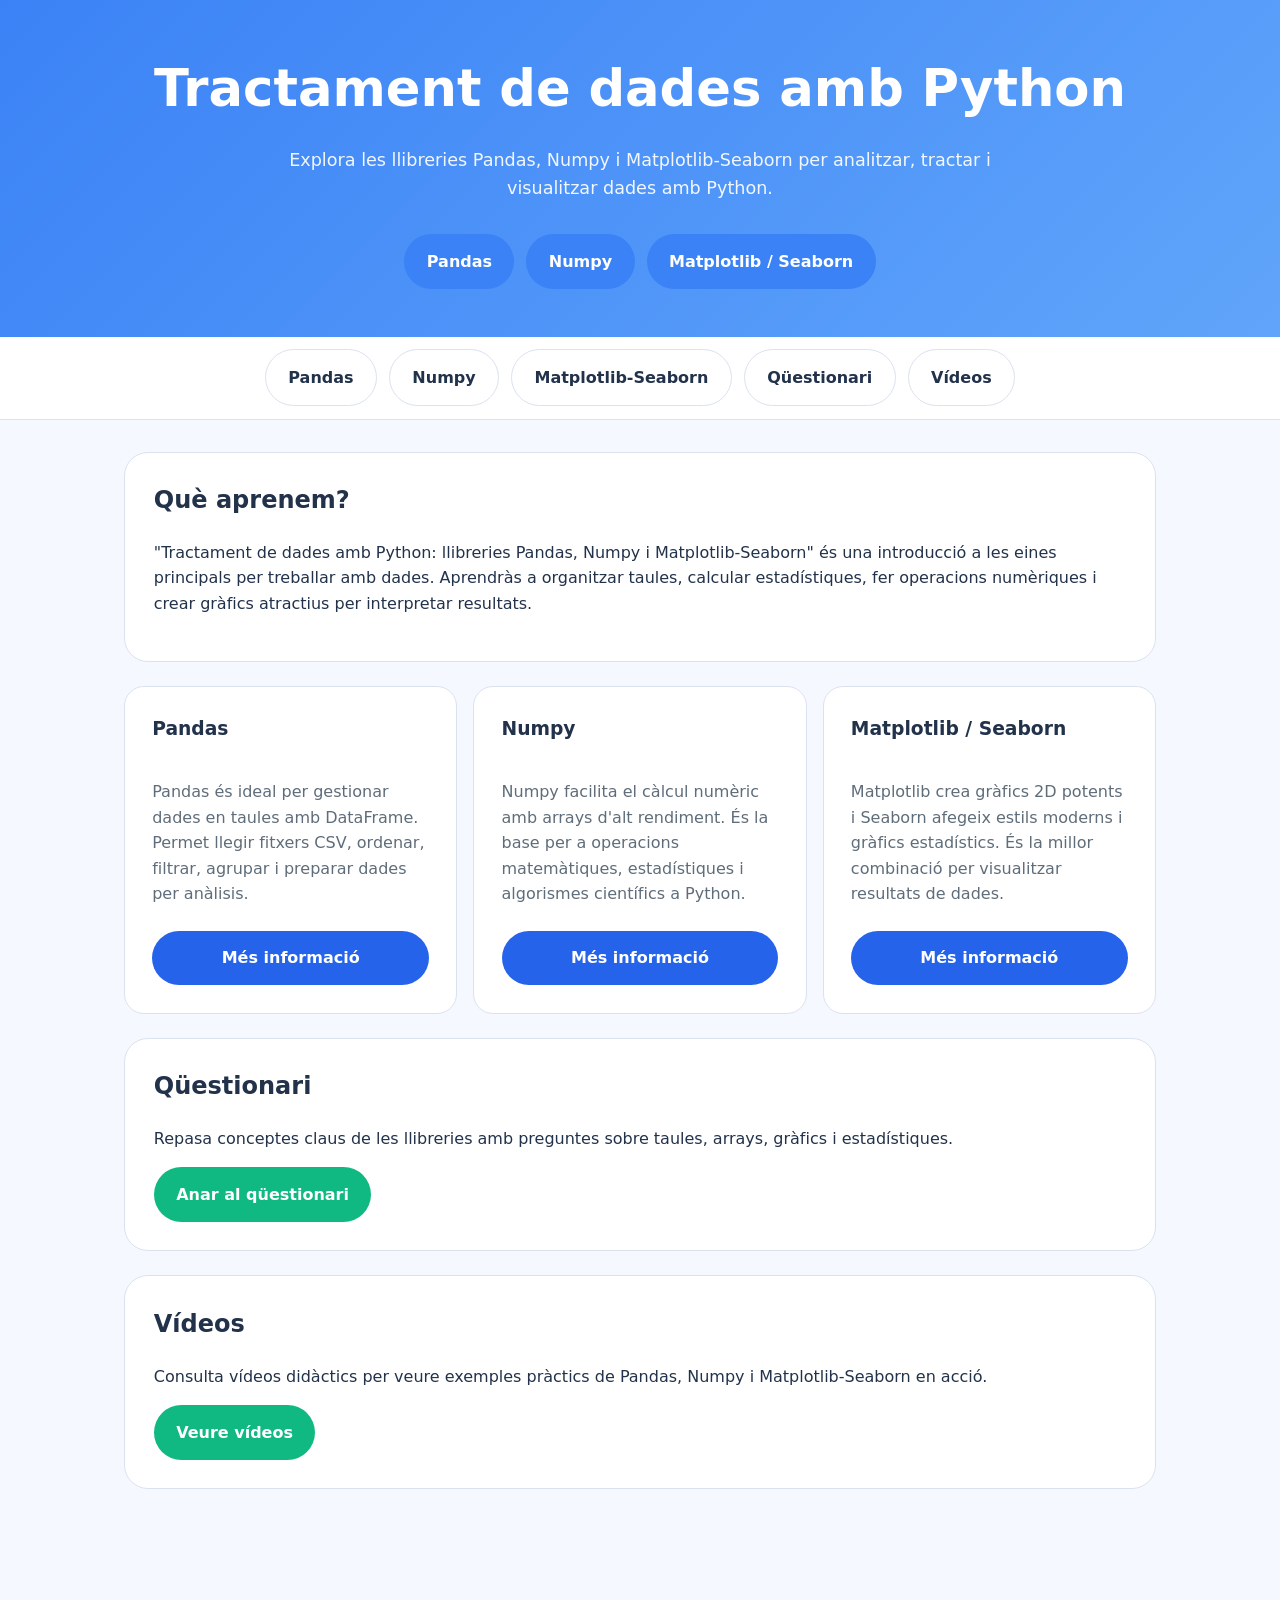
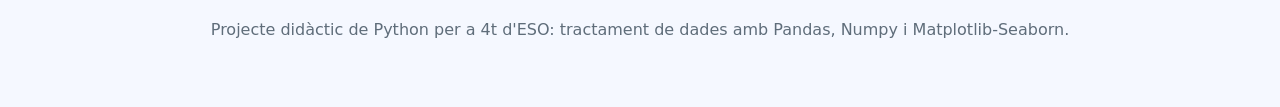
==== index.html @ 6ea5e57d "Primer commit de la web de dades amb Python" ====
<!DOCTYPE html>
<html lang="ca">
<head>
  <meta charset="UTF-8">
  <meta name="viewport" content="width=device-width, initial-scale=1.0">
  <title>Tractament de dades amb Python</title>
  <link rel="stylesheet" href="styles.css">
</head>
<body>
  <header class="hero">
    <div class="hero-content">
      <h1>Tractament de dades amb Python</h1>
      <p>Explora les llibreries Pandas, Numpy i Matplotlib-Seaborn per analitzar, tractar i visualitzar dades amb Python.</p>
      <div class="hero-buttons">
        <a href="#pandas" class="button primary">Pandas</a>
        <a href="#numpy" class="button primary">Numpy</a>
        <a href="#matplotlib" class="button primary">Matplotlib / Seaborn</a>
      </div>
    </div>
  </header>

  <nav class="nav-bar">
    <a href="#pandas" class="nav-link">Pandas</a>
    <a href="#numpy" class="nav-link">Numpy</a>
    <a href="#matplotlib" class="nav-link">Matplotlib-Seaborn</a>
    <a href="#questionari" class="nav-link">Qüestionari</a>
    <a href="#videos" class="nav-link">Vídeos</a>
  </nav>

  <main class="container">
    <section class="summary" id="resum">
      <h2>Què aprenem?</h2>
      <p>"Tractament de dades amb Python: llibreries Pandas, Numpy i Matplotlib-Seaborn" és una introducció a les eines principals per treballar amb dades. Aprendràs a organitzar taules, calcular estadístiques, fer operacions numèriques i crear gràfics atractius per interpretar resultats.</p>
    </section>

    <section class="cards" id="pandas">
      <article class="card">
        <h3>Pandas</h3>
        <p>Pandas és ideal per gestionar dades en taules amb DataFrame. Permet llegir fitxers CSV, ordenar, filtrar, agrupar i preparar dades per anàlisis.</p>
        <a href="#" class="button secondary">Més informació</a>
      </article>

      <article class="card" id="numpy">
        <h3>Numpy</h3>
        <p>Numpy facilita el càlcul numèric amb arrays d'alt rendiment. És la base per a operacions matemàtiques, estadístiques i algorismes científics a Python.</p>
        <a href="#" class="button secondary">Més informació</a>
      </article>

      <article class="card" id="matplotlib">
        <h3>Matplotlib / Seaborn</h3>
        <p>Matplotlib crea gràfics 2D potents i Seaborn afegeix estils moderns i gràfics estadístics. És la millor combinació per visualitzar resultats de dades.</p>
        <a href="#" class="button secondary">Més informació</a>
      </article>
    </section>

    <section class="extra" id="questionari">
      <h2>Qüestionari</h2>
      <p>Repasa conceptes claus de les llibreries amb preguntes sobre taules, arrays, gràfics i estadístiques.</p>
      <a href="#" class="button tertiary">Anar al qüestionari</a>
    </section>

    <section class="extra" id="videos">
      <h2>Vídeos</h2>
      <p>Consulta vídeos didàctics per veure exemples pràctics de Pandas, Numpy i Matplotlib-Seaborn en acció.</p>
      <a href="#" class="button tertiary">Veure vídeos</a>
    </section>
  </main>

  <footer class="footer">
    <p>Projecte didàctic de Python per a 4t d'ESO: tractament de dades amb Pandas, Numpy i Matplotlib-Seaborn.</p>
  </footer>
</body>
</html>
---- styles.css ----
:root {
  --bg: #f5f8ff;
  --card: #ffffff;
  --text: #22324b;
  --muted: #5f6d7a;
  --primary: #3b82f6;
  --secondary: #2563eb;
  --accent: #10b981;
  --border: #dbe2ef;
}

* {
  box-sizing: border-box;
}

body {
  margin: 0;
  font-family: Inter, system-ui, sans-serif;
  line-height: 1.6;
  background: var(--bg);
  color: var(--text);
}

.hero {
  padding: 3rem 1.5rem;
  background: linear-gradient(135deg, #3b82f6 0%, #60a5fa 100%);
  color: white;
  text-align: center;
}

.hero h1 {
  margin: 0 0 1rem;
  font-size: clamp(2.2rem, 4vw, 3.5rem);
}

.hero p {
  max-width: 760px;
  margin: 0 auto 2rem;
  color: rgba(255, 255, 255, 0.92);
  font-size: 1.1rem;
}

.hero-buttons,
.nav-bar {
  display: flex;
  flex-wrap: wrap;
  justify-content: center;
  gap: 0.75rem;
}

.nav-bar {
  background: #ffffff;
  border-bottom: 1px solid var(--border);
  padding: 0.8rem 1rem;
  position: sticky;
  top: 0;
  z-index: 10;
}

.nav-link,
.button {
  text-decoration: none;
  display: inline-flex;
  align-items: center;
  justify-content: center;
  padding: 0.9rem 1.4rem;
  border-radius: 999px;
  font-weight: 600;
  transition: transform 0.2s ease, background 0.2s ease, color 0.2s ease;
}

.nav-link {
  color: var(--text);
  background: rgba(255, 255, 255, 0.95);
  border: 1px solid var(--border);
}

.nav-link:hover,
.button:hover {
  transform: translateY(-2px);
}

.button.primary {
  color: white;
  background: var(--primary);
}

.button.secondary {
  color: white;
  background: var(--secondary);
}

.button.tertiary {
  color: white;
  background: var(--accent);
}

.container {
  max-width: 1080px;
  margin: 0 auto;
  padding: 2rem 1.5rem 4rem;
}

.summary,
.extra {
  background: #ffffff;
  border: 1px solid var(--border);
  border-radius: 24px;
  padding: 1.8rem;
  margin-bottom: 1.5rem;
}

.summary h2,
.extra h2 {
  margin-top: 0;
}

.cards {
  display: grid;
  grid-template-columns: repeat(auto-fit, minmax(240px, 1fr));
  gap: 1rem;
  margin-bottom: 1.5rem;
}

.card {
  background: var(--card);
  border: 1px solid var(--border);
  border-radius: 20px;
  padding: 1.7rem;
  display: flex;
  flex-direction: column;
  justify-content: space-between;
}

.card h3 {
  margin-top: 0;
}

.card p {
  color: var(--muted);
  margin-bottom: 1.5rem;
}

.footer {
  text-align: center;
  padding: 1.5rem 1.5rem 3rem;
  color: var(--muted);
}

@media (max-width: 640px) {
  .hero {
    padding: 2.25rem 1rem;
  }
  .hero-buttons,
  .nav-bar {
    gap: 0.5rem;
  }
  .summary,
  .extra {
    padding: 1.4rem;
  }
}
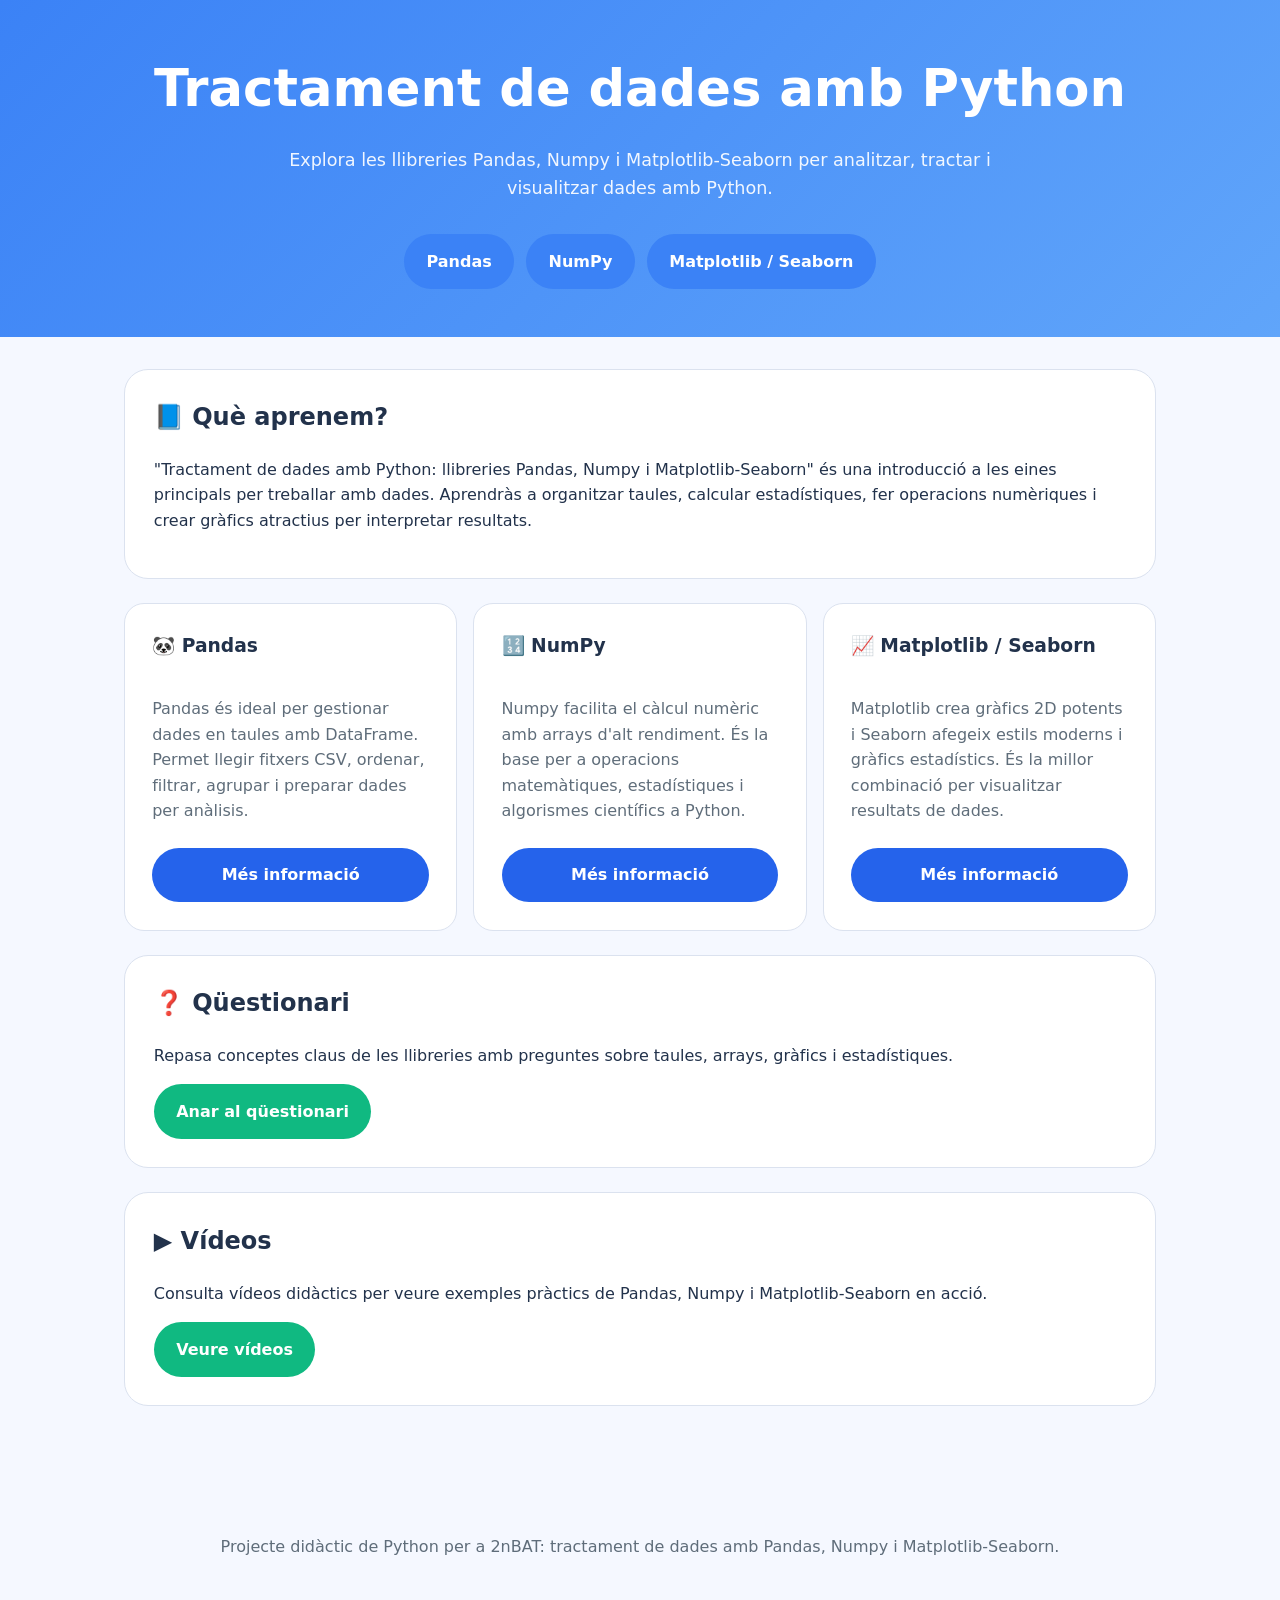
==== commit be4ded0b: "Afegides pàgines de cadascuna de les llibreries i millorada la navegació" ====
--- a/index.html
+++ b/index.html
@@ -12,62 +12,54 @@
       <h1>Tractament de dades amb Python</h1>
       <p>Explora les llibreries Pandas, Numpy i Matplotlib-Seaborn per analitzar, tractar i visualitzar dades amb Python.</p>
       <div class="hero-buttons">
-        <a href="#pandas" class="button primary">Pandas</a>
-        <a href="#numpy" class="button primary">Numpy</a>
-        <a href="#matplotlib" class="button primary">Matplotlib / Seaborn</a>
+        <a href="pandas.html" class="button primary">Pandas</a>
+        <a href="numpy.html" class="button primary">NumPy</a>
+        <a href="matplotlib.html" class="button primary">Matplotlib / Seaborn</a>
       </div>
     </div>
   </header>
 
-  <nav class="nav-bar">
-    <a href="#pandas" class="nav-link">Pandas</a>
-    <a href="#numpy" class="nav-link">Numpy</a>
-    <a href="#matplotlib" class="nav-link">Matplotlib-Seaborn</a>
-    <a href="#questionari" class="nav-link">Qüestionari</a>
-    <a href="#videos" class="nav-link">Vídeos</a>
-  </nav>
-
   <main class="container">
     <section class="summary" id="resum">
-      <h2>Què aprenem?</h2>
+      <h2>📘 Què aprenem?</h2>
       <p>"Tractament de dades amb Python: llibreries Pandas, Numpy i Matplotlib-Seaborn" és una introducció a les eines principals per treballar amb dades. Aprendràs a organitzar taules, calcular estadístiques, fer operacions numèriques i crear gràfics atractius per interpretar resultats.</p>
     </section>
 
     <section class="cards" id="pandas">
       <article class="card">
-        <h3>Pandas</h3>
+        <h3>🐼 Pandas</h3>
         <p>Pandas és ideal per gestionar dades en taules amb DataFrame. Permet llegir fitxers CSV, ordenar, filtrar, agrupar i preparar dades per anàlisis.</p>
-        <a href="#" class="button secondary">Més informació</a>
+        <a href="pandas.html" class="button secondary">Més informació</a>
       </article>
 
       <article class="card" id="numpy">
-        <h3>Numpy</h3>
+        <h3>🔢 NumPy</h3>
         <p>Numpy facilita el càlcul numèric amb arrays d'alt rendiment. És la base per a operacions matemàtiques, estadístiques i algorismes científics a Python.</p>
-        <a href="#" class="button secondary">Més informació</a>
+        <a href="numpy.html" class="button secondary">Més informació</a>
       </article>
 
       <article class="card" id="matplotlib">
-        <h3>Matplotlib / Seaborn</h3>
+        <h3>📈 Matplotlib / Seaborn</h3>
         <p>Matplotlib crea gràfics 2D potents i Seaborn afegeix estils moderns i gràfics estadístics. És la millor combinació per visualitzar resultats de dades.</p>
-        <a href="#" class="button secondary">Més informació</a>
+        <a href="matplotlib.html" class="button secondary">Més informació</a>
       </article>
     </section>
 
     <section class="extra" id="questionari">
-      <h2>Qüestionari</h2>
+      <h2>❓ Qüestionari</h2>
       <p>Repasa conceptes claus de les llibreries amb preguntes sobre taules, arrays, gràfics i estadístiques.</p>
       <a href="#" class="button tertiary">Anar al qüestionari</a>
     </section>
 
     <section class="extra" id="videos">
-      <h2>Vídeos</h2>
+      <h2>▶️ Vídeos</h2>
       <p>Consulta vídeos didàctics per veure exemples pràctics de Pandas, Numpy i Matplotlib-Seaborn en acció.</p>
       <a href="#" class="button tertiary">Veure vídeos</a>
     </section>
   </main>
 
   <footer class="footer">
-    <p>Projecte didàctic de Python per a 4t d'ESO: tractament de dades amb Pandas, Numpy i Matplotlib-Seaborn.</p>
+    <p>Projecte didàctic de Python per a 2nBAT: tractament de dades amb Pandas, Numpy i Matplotlib-Seaborn.</p>
   </footer>
 </body>
 </html>
--- a/styles.css
+++ b/styles.css
@@ -75,6 +75,12 @@
   border: 1px solid var(--border);
 }
 
+.nav-link.active {
+  background: var(--primary);
+  color: white;
+  border-color: var(--primary);
+}
+
 .nav-link:hover,
 .button:hover {
   transform: translateY(-2px);
@@ -113,6 +119,42 @@
 .summary h2,
 .extra h2 {
   margin-top: 0;
+}
+
+.visual-demo {
+  margin: 1.2rem 0 0.6rem;
+  padding: 1rem;
+  border-radius: 20px;
+  background: linear-gradient(135deg, rgba(59, 130, 246, 0.08), rgba(16, 185, 129, 0.08));
+  border: 1px solid var(--border);
+  display: flex;
+  justify-content: center;
+}
+
+.visual-demo img {
+  width: 100%;
+  max-width: 680px;
+  border-radius: 16px;
+  display: block;
+}
+
+.visual-caption {
+  margin: 0 0 1rem;
+  color: var(--muted);
+  font-size: 0.95rem;
+  text-align: center;
+}
+
+.icon-badge {
+  display: inline-flex;
+  align-items: center;
+  justify-content: center;
+  width: 2.2rem;
+  height: 2.2rem;
+  margin-right: 0.5rem;
+  border-radius: 50%;
+  background: rgba(59, 130, 246, 0.12);
+  font-size: 1rem;
 }
 
 .cards {
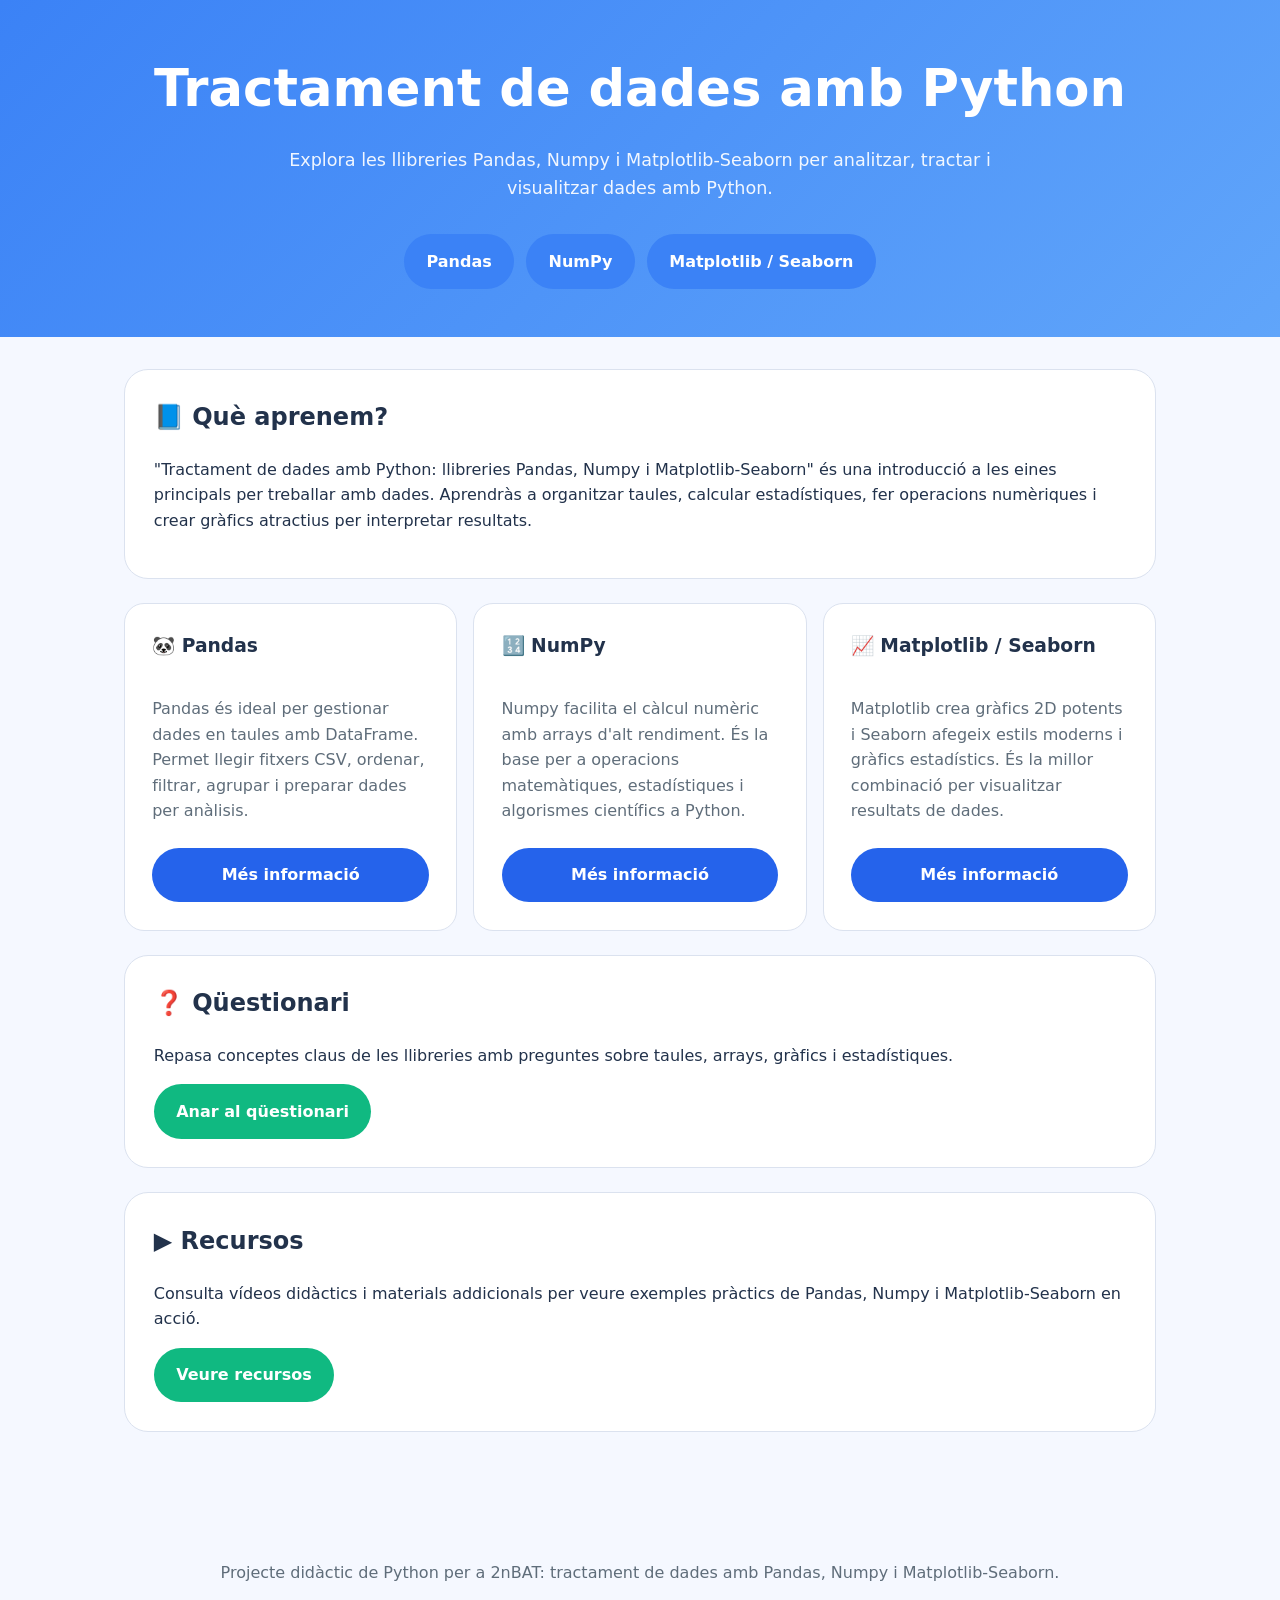
==== commit f307b20f: "Afegit Qestionari i Recursos" ====
--- a/index.html
+++ b/index.html
@@ -48,13 +48,13 @@
     <section class="extra" id="questionari">
       <h2>❓ Qüestionari</h2>
       <p>Repasa conceptes claus de les llibreries amb preguntes sobre taules, arrays, gràfics i estadístiques.</p>
-      <a href="#" class="button tertiary">Anar al qüestionari</a>
+      <a href="questionari.html" class="button tertiary">Anar al qüestionari</a>
     </section>
 
     <section class="extra" id="videos">
-      <h2>▶️ Vídeos</h2>
-      <p>Consulta vídeos didàctics per veure exemples pràctics de Pandas, Numpy i Matplotlib-Seaborn en acció.</p>
-      <a href="#" class="button tertiary">Veure vídeos</a>
+      <h2>▶️ Recursos</h2>
+      <p>Consulta vídeos didàctics i materials addicionals per veure exemples pràctics de Pandas, Numpy i Matplotlib-Seaborn en acció.</p>
+      <a href="recursos.html" class="button tertiary">Veure recursos</a>
     </section>
   </main>
 
--- a/styles.css
+++ b/styles.css
@@ -187,6 +187,246 @@
   text-align: center;
   padding: 1.5rem 1.5rem 3rem;
   color: var(--muted);
+}
+
+.video-grid {
+  display: grid;
+  grid-template-columns: repeat(auto-fit, minmax(280px, 1fr));
+  gap: 1.2rem;
+  margin-bottom: 1.5rem;
+}
+
+.video-card {
+  background: #ffffff;
+  border: 1px solid var(--border);
+  border-radius: 20px;
+  padding: 1.2rem;
+}
+
+.video-frame {
+  position: relative;
+  width: 100%;
+  aspect-ratio: 16 / 9;
+  margin-bottom: 0.8rem;
+}
+
+.video-frame iframe {
+  width: 100%;
+  height: 100%;
+  border: 0;
+  border-radius: 14px;
+}
+
+.resource-list {
+  padding-left: 1.2rem;
+  color: var(--text);
+}
+
+.resource-list li {
+  margin-bottom: 0.6rem;
+}
+
+.resource-list a {
+  color: var(--secondary);
+  font-weight: 600;
+  text-decoration: none;
+}
+
+.resource-list a:hover {
+  text-decoration: underline;
+}
+
+.quiz-selector,
+.quiz-wrapper {
+  background: #ffffff;
+  border: 1px solid var(--border);
+  border-radius: 24px;
+  padding: 1.8rem;
+  margin-bottom: 1.5rem;
+}
+
+.library-options {
+  display: flex;
+  flex-wrap: wrap;
+  gap: 0.9rem;
+  margin: 1.2rem 0;
+}
+
+.library-option {
+  display: inline-flex;
+  align-items: center;
+  gap: 0.5rem;
+  padding: 0.8rem 1rem;
+  border: 1px solid var(--border);
+  border-radius: 999px;
+  background: #f8fbff;
+  cursor: pointer;
+}
+
+.library-option input {
+  accent-color: var(--primary);
+}
+
+.quiz-actions {
+  display: flex;
+  flex-wrap: wrap;
+  gap: 0.75rem;
+  margin-top: 1rem;
+}
+
+.selection-message {
+  margin-top: 0.75rem;
+  color: var(--muted);
+}
+
+.quiz-header {
+  display: flex;
+  justify-content: space-between;
+  align-items: center;
+  gap: 1rem;
+  margin-bottom: 1rem;
+}
+
+.quiz-label {
+  margin: 0 0 0.4rem;
+  font-size: 0.95rem;
+  color: var(--muted);
+}
+
+.progress-bar {
+  width: min(320px, 100%);
+  height: 0.7rem;
+  background: #e8eefc;
+  border-radius: 999px;
+  overflow: hidden;
+}
+
+.progress-fill {
+  width: 0%;
+  height: 100%;
+  background: linear-gradient(90deg, var(--primary), var(--accent));
+  transition: width 0.2s ease;
+}
+
+.quiz-score {
+  display: flex;
+  flex-direction: column;
+  align-items: flex-end;
+  gap: 0.25rem;
+  color: var(--text);
+}
+
+.quiz-form {
+  display: grid;
+  gap: 1rem;
+}
+
+.quiz-card {
+  border: 1px solid var(--border);
+  border-radius: 18px;
+  padding: 1rem 1.1rem;
+  background: #fcfdff;
+}
+
+.quiz-card h3 {
+  margin-top: 0;
+  margin-bottom: 0.8rem;
+}
+
+.options-list {
+  display: grid;
+  gap: 0.6rem;
+}
+
+.option-item {
+  display: flex;
+  align-items: center;
+  gap: 0.6rem;
+  padding: 0.7rem 0.8rem;
+  border-radius: 12px;
+  border: 1px solid var(--border);
+  background: white;
+  cursor: pointer;
+}
+
+.option-item input {
+  accent-color: var(--secondary);
+}
+
+.response-box {
+  display: grid;
+  gap: 0.7rem;
+}
+
+.fill-input,
+.matching-select {
+  width: 100%;
+  padding: 0.75rem 0.85rem;
+  border-radius: 12px;
+  border: 1px solid var(--border);
+  font: inherit;
+  background: white;
+}
+
+.matching-list {
+  display: grid;
+  gap: 0.7rem;
+}
+
+.matching-row {
+  display: grid;
+  grid-template-columns: minmax(110px, 1fr) minmax(180px, 1fr);
+  gap: 0.7rem;
+  align-items: center;
+}
+
+.matching-left {
+  font-weight: 600;
+  color: var(--text);
+}
+
+.feedback {
+  margin-top: 0.8rem;
+  padding: 0.8rem 0.9rem;
+  border-radius: 12px;
+  background: #f4f8ff;
+  color: var(--text);
+  border: 1px solid var(--border);
+  font-size: 0.95rem;
+}
+
+.feedback.error {
+  background: rgba(239, 68, 68, 0.09);
+  border-color: rgba(239, 68, 68, 0.2);
+  color: #b91c1c;
+}
+
+.button.is-disabled,
+.button:disabled {
+  opacity: 0.7;
+  cursor: not-allowed;
+  transform: none;
+}
+
+.result-box {
+  margin-top: 1rem;
+  padding: 1rem 1.1rem;
+  border-radius: 16px;
+  font-weight: 600;
+}
+
+.result-box.success {
+  background: rgba(16, 185, 129, 0.14);
+  color: #047857;
+}
+
+.result-box.warning {
+  background: rgba(245, 158, 11, 0.16);
+  color: #b45309;
+}
+
+.hidden {
+  display: none;
 }
 
 @media (max-width: 640px) {
@@ -201,4 +441,11 @@
   .extra {
     padding: 1.4rem;
   }
-}
+  .quiz-header {
+    flex-direction: column;
+    align-items: flex-start;
+  }
+  .quiz-score {
+    align-items: flex-start;
+  }
+}
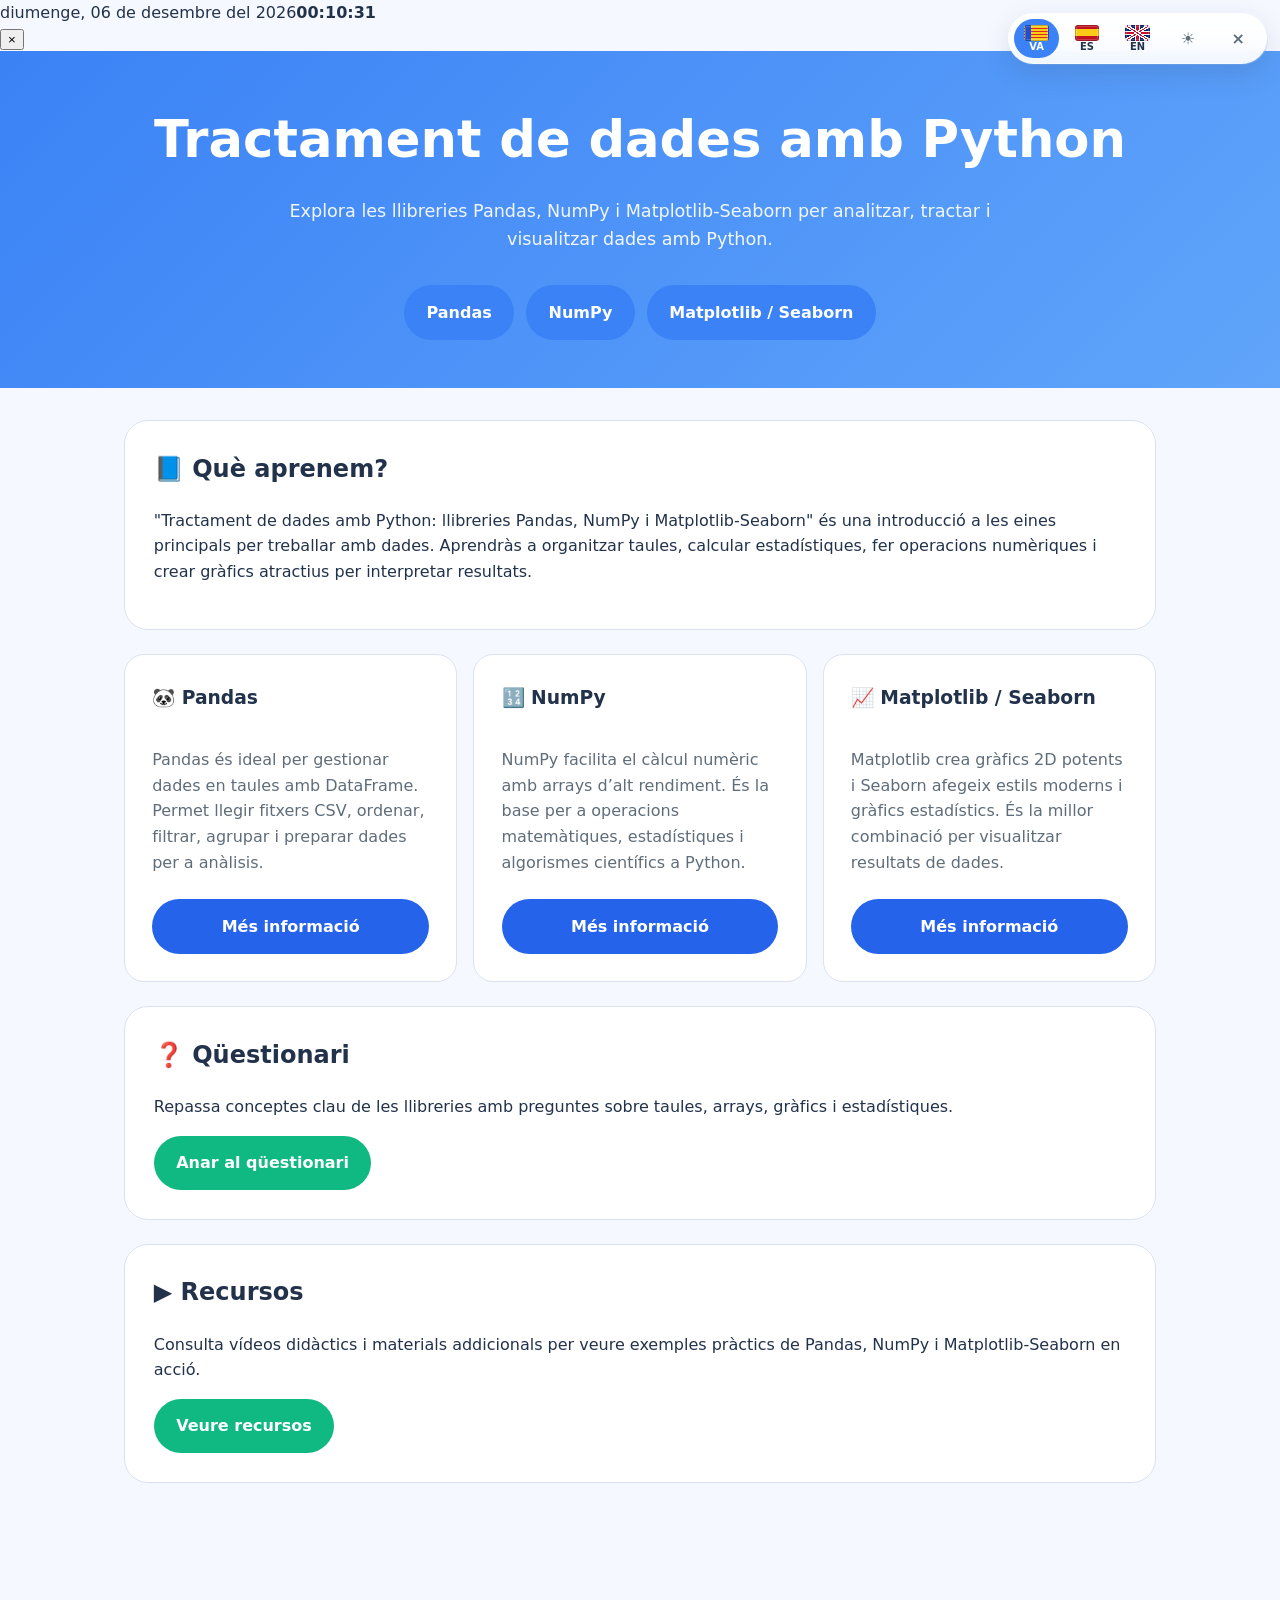
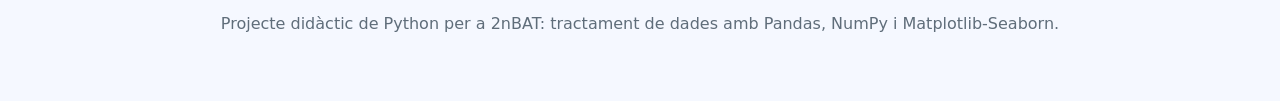
==== commit 941df12d: "Bilingüe i personalització" ====
--- a/index.html
+++ b/index.html
@@ -61,5 +61,6 @@
   <footer class="footer">
     <p>Projecte didàctic de Python per a 2nBAT: tractament de dades amb Pandas, Numpy i Matplotlib-Seaborn.</p>
   </footer>
+  <script src="js/i18n.js"></script>
 </body>
 </html>
--- a/styles.css
+++ b/styles.css
@@ -1,12 +1,41 @@
 :root {
   --bg: #f5f8ff;
   --card: #ffffff;
+  --panel: #ffffff;
+  --soft: #f8fbff;
   --text: #22324b;
   --muted: #5f6d7a;
   --primary: #3b82f6;
   --secondary: #2563eb;
   --accent: #10b981;
   --border: #dbe2ef;
+  --hero-start: #3b82f6;
+  --hero-end: #60a5fa;
+  --switcher-bg: rgba(255, 255, 255, 0.9);
+  --switcher-border: rgba(255, 255, 255, 0.42);
+  --shadow: rgba(34, 50, 75, 0.14);
+  --code-bg: #111827;
+  --code-text: #e5e7eb;
+}
+
+:root[data-theme="dark"] {
+  --bg: #111827;
+  --card: #1f2937;
+  --panel: #172033;
+  --soft: #243047;
+  --text: #e5eefc;
+  --muted: #b8c4d6;
+  --primary: #60a5fa;
+  --secondary: #3b82f6;
+  --accent: #34d399;
+  --border: #334155;
+  --hero-start: #1e3a8a;
+  --hero-end: #0f766e;
+  --switcher-bg: rgba(15, 23, 42, 0.9);
+  --switcher-border: rgba(148, 163, 184, 0.32);
+  --shadow: rgba(0, 0, 0, 0.34);
+  --code-bg: #020617;
+  --code-text: #e2e8f0;
 }
 
 * {
@@ -19,11 +48,141 @@
   line-height: 1.6;
   background: var(--bg);
   color: var(--text);
+  transition: background 0.2s ease, color 0.2s ease;
+}
+
+.language-switcher {
+  position: fixed;
+  top: 0.8rem;
+  right: 0.8rem;
+  z-index: 30;
+  display: flex;
+  flex-wrap: wrap;
+  justify-content: flex-end;
+  align-items: center;
+  gap: 0.35rem;
+  max-width: calc(100vw - 1.6rem);
+  padding: 0.35rem;
+  border: 1px solid var(--switcher-border);
+  border-radius: 999px;
+  background: var(--switcher-bg);
+  box-shadow: 0 10px 28px var(--shadow);
+  backdrop-filter: blur(12px);
+}
+
+.language-option,
+.theme-toggle,
+.language-toggle {
+  width: 2.8rem;
+  min-height: 2.4rem;
+  border: 0;
+  border-radius: 999px;
+  padding: 0.35rem 0.45rem;
+  background: transparent;
+  color: var(--text);
+  font: inherit;
+  font-weight: 700;
+  cursor: pointer;
+  transition: transform 0.2s ease, background 0.2s ease, color 0.2s ease, opacity 0.2s ease;
+}
+
+.language-option {
+  display: inline-flex;
+  flex-direction: column;
+  align-items: center;
+  justify-content: center;
+  gap: 0.05rem;
+}
+
+.language-flag {
+  width: 1.55rem;
+  height: 1rem;
+  overflow: hidden;
+  border: 1px solid rgba(34, 50, 75, 0.24);
+  border-radius: 0.18rem;
+  box-shadow: inset 0 0 0 1px rgba(255, 255, 255, 0.18);
+}
+
+.language-option[data-lang="ca"] .language-flag {
+  background:
+    linear-gradient(90deg, #1d4ed8 0 24%, transparent 24%),
+    repeating-linear-gradient(180deg, #facc15 0 11.11%, #dc2626 11.11% 22.22%);
+}
+
+.language-option[data-lang="es"] .language-flag {
+  background: linear-gradient(180deg, #c1121f 0 25%, #facc15 25% 75%, #c1121f 75% 100%);
+}
+
+.language-option[data-lang="en"] .language-flag {
+  background:
+    linear-gradient(33deg, transparent 0 43%, #ffffff 43% 48%, #c8102e 48% 52%, #ffffff 52% 57%, transparent 57%),
+    linear-gradient(147deg, transparent 0 43%, #ffffff 43% 48%, #c8102e 48% 52%, #ffffff 52% 57%, transparent 57%),
+    linear-gradient(90deg, transparent 0 40%, #ffffff 40% 45%, #c8102e 45% 55%, #ffffff 55% 60%, transparent 60%),
+    linear-gradient(180deg, transparent 0 35%, #ffffff 35% 42%, #c8102e 42% 58%, #ffffff 58% 65%, transparent 65%),
+    #012169;
+}
+
+.language-short {
+  font-size: 0.62rem;
+  line-height: 1;
+  letter-spacing: 0;
+}
+
+.theme-toggle,
+.language-toggle {
+  display: inline-flex;
+  align-items: center;
+  justify-content: center;
+  font-size: 1rem;
+  color: var(--muted);
+}
+
+.language-option.active {
+  background: var(--primary);
+  color: #ffffff;
+}
+
+.language-option:hover,
+.theme-toggle:hover,
+.language-toggle:hover {
+  transform: translateY(-1px);
+  background: rgba(59, 130, 246, 0.12);
+}
+
+.theme-toggle[aria-pressed="true"] {
+  background: rgba(96, 165, 250, 0.18);
+  color: var(--primary);
+}
+
+.language-option:focus-visible,
+.theme-toggle:focus-visible,
+.language-toggle:focus-visible,
+.nav-link:focus-visible,
+.button:focus-visible {
+  outline: 3px solid rgba(16, 185, 129, 0.5);
+  outline-offset: 3px;
+}
+
+.language-option.active:hover {
+  background: var(--secondary);
+}
+
+.language-switcher.is-collapsed {
+  padding: 0.25rem;
+}
+
+.language-switcher.is-collapsed .language-option,
+.language-switcher.is-collapsed .theme-toggle {
+  display: none;
+}
+
+.language-switcher.is-collapsed .language-toggle {
+  color: var(--text);
 }
 
 .hero {
   padding: 3rem 1.5rem;
-  background: linear-gradient(135deg, #3b82f6 0%, #60a5fa 100%);
+  background: linear-gradient(135deg, var(--hero-start) 0%, var(--hero-end) 100%);
   color: white;
   text-align: center;
 }
@@ -49,7 +208,7 @@
 }
 
 .nav-bar {
-  background: #ffffff;
+  background: var(--panel);
   border-bottom: 1px solid var(--border);
   padding: 0.8rem 1rem;
   position: sticky;
@@ -71,7 +230,7 @@
 
 .nav-link {
   color: var(--text);
-  background: rgba(255, 255, 255, 0.95);
+  background: var(--card);
   border: 1px solid var(--border);
 }
 
@@ -109,7 +268,7 @@
 
 .summary,
 .extra {
-  background: #ffffff;
+  background: var(--panel);
   border: 1px solid var(--border);
   border-radius: 24px;
   padding: 1.8rem;
@@ -125,7 +284,7 @@
   margin: 1.2rem 0 0.6rem;
   padding: 1rem;
   border-radius: 20px;
-  background: linear-gradient(135deg, rgba(59, 130, 246, 0.08), rgba(16, 185, 129, 0.08));
+  background: linear-gradient(135deg, rgba(59, 130, 246, 0.12), rgba(16, 185, 129, 0.12));
   border: 1px solid var(--border);
   display: flex;
   justify-content: center;
@@ -183,6 +342,28 @@
   margin-bottom: 1.5rem;
 }
 
+pre {
+  overflow-x: auto;
+  margin: 1rem 0 0;
+  padding: 1rem;
+  border: 1px solid var(--border);
+  border-radius: 14px;
+  background: var(--code-bg);
+  color: var(--code-text);
+}
+
+code {
+  font-family: Consolas, Monaco, "Courier New", monospace;
+}
+
+p code,
+li code {
+  padding: 0.12rem 0.32rem;
+  border-radius: 0.35rem;
+  background: var(--soft);
+  color: var(--text);
+}
+
 .footer {
   text-align: center;
   padding: 1.5rem 1.5rem 3rem;
@@ -197,7 +378,7 @@
 }
 
 .video-card {
-  background: #ffffff;
+  background: var(--panel);
   border: 1px solid var(--border);
   border-radius: 20px;
   padding: 1.2rem;
@@ -238,7 +419,7 @@
 
 .quiz-selector,
 .quiz-wrapper {
-  background: #ffffff;
+  background: var(--panel);
   border: 1px solid var(--border);
   border-radius: 24px;
   padding: 1.8rem;
@@ -259,7 +440,7 @@
   padding: 0.8rem 1rem;
   border: 1px solid var(--border);
   border-radius: 999px;
-  background: #f8fbff;
+  background: var(--soft);
   cursor: pointer;
 }
 
@@ -296,7 +477,7 @@
 .progress-bar {
   width: min(320px, 100%);
   height: 0.7rem;
-  background: #e8eefc;
+  background: var(--soft);
   border-radius: 999px;
   overflow: hidden;
 }
@@ -325,7 +506,7 @@
   border: 1px solid var(--border);
   border-radius: 18px;
   padding: 1rem 1.1rem;
-  background: #fcfdff;
+  background: var(--soft);
 }
 
 .quiz-card h3 {
@@ -345,7 +526,7 @@
   padding: 0.7rem 0.8rem;
   border-radius: 12px;
   border: 1px solid var(--border);
-  background: white;
+  background: var(--panel);
   cursor: pointer;
 }
 
@@ -365,7 +546,8 @@
   border-radius: 12px;
   border: 1px solid var(--border);
   font: inherit;
-  background: white;
+  background: var(--panel);
+  color: var(--text);
 }
 
 .matching-list {
@@ -389,7 +571,7 @@
   margin-top: 0.8rem;
   padding: 0.8rem 0.9rem;
   border-radius: 12px;
-  background: #f4f8ff;
+  background: var(--soft);
   color: var(--text);
   border: 1px solid var(--border);
   font-size: 0.95rem;
@@ -430,6 +612,17 @@
 }
 
 @media (max-width: 640px) {
+  .language-switcher {
+    top: 0.6rem;
+    right: 0.6rem;
+    max-width: calc(100vw - 1.2rem);
+  }
+  .language-option,
+  .theme-toggle,
+  .language-toggle {
+    width: 2.55rem;
+    min-height: 2.25rem;
+  }
   .hero {
     padding: 2.25rem 1rem;
   }
